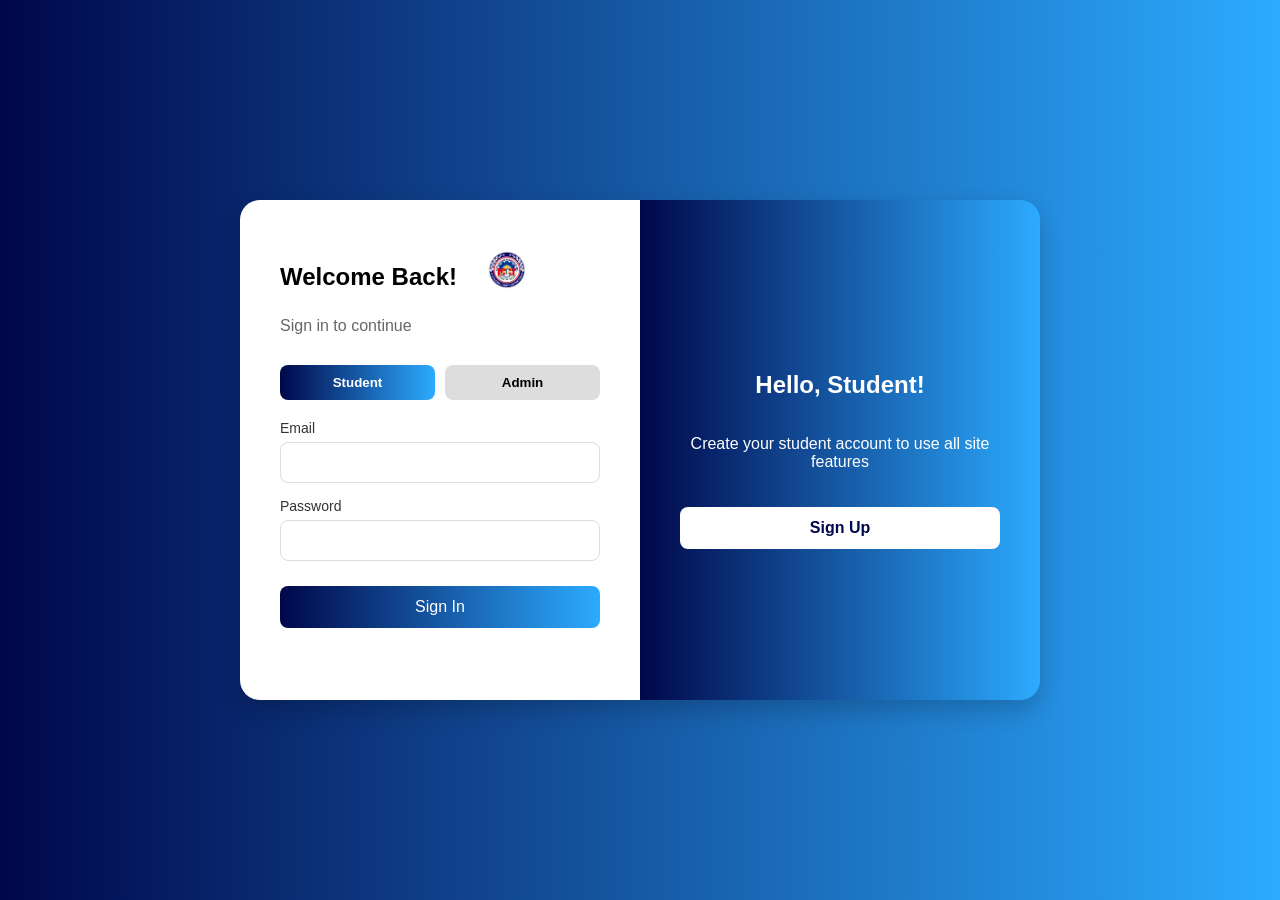
==== login.html @ 114bbd11 "Updated Project School Tour Website" ====
<!DOCTYPE html>
<html lang="en">
<head>
  <meta charset="UTF-8">
  <meta name="viewport" content="width=device-width, initial-scale=1.0">
  <title>ICCTutor Link - Login</title>
  <link rel="icon" type="image/x-icon" href="img/icct-colleges-rizal-philippines.webp">
  <link rel="stylesheet" href="login.css">
</head>
<body>
  <div class="login-container">
    <!-- Left Panel -->
    <div class="login-panel">
      <div class="container">
        <div class="item-1">
          <h2 class="h2">Welcome Back!</h2>
        </div>
        <div class="item-2">
          <img class="login-image" src="img/icct-colleges-rizal-philippines.webp" alt="ICCT Colleges">
        </div>
      </div>

      <p class="form-text">Sign in to continue</p>

      <!-- Role Switch -->
      <div class="role-switch">
        <button type="button" class="role-btn active" data-role="student">Student</button>
        <button type="button" class="role-btn" data-role="admin">Admin</button>
      </div>

      <!-- Login Form -->
      <form id="loginForm">
        <div class="input-group">
          <label for="email">Email</label>
          <input type="email" id="email" required>
        </div>

        <div class="input-group">
          <label for="password">Password</label>
          <input type="password" id="password" required>
        </div>

        <button type="submit" class="login-btn">Sign In</button>
      </form>

      <p id="message"></p>
    </div>

    <!-- admin login = Email: admin@icct.com Password: admin123 -->

    <!-- Right Panel -->
    <div class="signup-panel">
      <h2>Hello, Student!</h2>
      <p>Create your student account to use all site features</p>
      <button type="button" class="signup-btn" id="openSignupBtn">Sign Up</button>
    </div>
  </div>

  <!-- Signup Modal -->
  <div class="modal" id="signupModal">
    <div class="modal-content">
      <span class="close-btn" id="closeSignupBtn">&times;</span>
      <h2>Create Student Account</h2>
      <form id="signupForm">
        <div class="input-group">
          <label for="signupName">Full Name</label>
          <input type="text" id="signupName" required>
        </div>

        <div class="input-group">
          <label for="signupEmail">Email</label>
          <input type="email" id="signupEmail" required>
        </div>

        <div class="input-group">
          <label for="signupPassword">Password</label>
          <input type="password" id="signupPassword" required>
        </div>

        <div class="input-group">
          <label for="signupConfirmPassword">Confirm Password</label>
          <input type="password" id="signupConfirmPassword" required>
        </div>

        <button type="submit" class="login-btn">Create Account</button>
      </form>

      <p id="signupMessage"></p>
    </div>
  </div>

  <script src="app.js"></script>
</body>
</html>
---- login.css ----
/* General Layout */
@import url('[fonts.googleapis.com](https://fonts.googleapis.com/css2?family=Poppins:wght@300;400;500;600;700;800&display=swap)');

* {
  box-sizing: border-box;
}

body {
  margin: 0;
  font-family: "Poppins", sans-serif;
  background: #00074A;
background: -moz-linear-gradient(left, #00074A 0%, #2CABFF 100%, #2BAAFF 100%);
background: -webkit-linear-gradient(left, #00074A 0%, #2CABFF 100%, #2BAAFF 100%);
background: linear-gradient(to right, #00074A 0%, #2CABFF 100%, #2BAAFF 100%);
  display: flex;
  justify-content: center;
  align-items: center;
  height: 100vh;
}

/* Container */
.login-container {
  display: flex;
  width: 800px;
  max-width: 95%;
  min-height: 500px;
  border-radius: 20px;
  overflow: hidden;
  box-shadow: 0 10px 25px rgba(0,0,0,0.2);
}

/* Left Panel */
.login-panel {
  flex: 1;
  background: white;
  padding: 40px;
  display: flex;
  flex-direction: column;
  justify-content: center;
}

.login-panel h2 {
  margin-bottom: 10px;
}

.container {
  display: flex;
  align-items: center;
}

.h2 {
  display: flex;
  margin-right: 10px;
  align-items: center;
}

.form-text {
  display: inline-block;
  margin-bottom: 20px;
  color: #666;
}

.login-image {
  margin-left: 20px;
  width: 40px;
  height: 40px;
  border-radius: 50%;
}

.role-switch {
  display: flex;
  gap: 10px;
  margin: 10px 0 20px;
}

.role-btn {
  flex: 1;
  padding: 10px;
  border: none;
  border-radius: 8px;
  cursor: pointer;
  background: #ddd;
  transition: 0.3s;
  font-weight: 600;
}

.role-btn.active {
  background: #00074A;
background: -moz-linear-gradient(left, #00074A 0%, #2CABFF 100%, #2BAAFF 100%);
background: -webkit-linear-gradient(left, #00074A 0%, #2CABFF 100%, #2BAAFF 100%);
background: linear-gradient(to right, #00074A 0%, #2CABFF 100%, #2BAAFF 100%);
  color: white;
}

.role-btn:hover {
  background: #bbb;
}

.input-group {
  margin-bottom: 15px;
}

.input-group label {
  display: block;
  margin-bottom: 6px;
  font-size: 14px;
  color: #333;
}

.input-group input {
  width: 100%;
  padding: 12px;
  border: 1px solid #ddd;
  border-radius: 8px;
  outline: none;
}

.input-group input:focus {
  border-color: #00074A;
  box-shadow: 0 0 0 3px rgba(147, 51, 234, 0.15);
}

.login-btn {
  width: 100%;
  padding: 12px;
 background: #00074A;
background: -moz-linear-gradient(left, #00074A 0%, #2CABFF 100%, #2BAAFF 100%);
background: -webkit-linear-gradient(left, #00074A 0%, #2CABFF 100%, #2BAAFF 100%);
background: linear-gradient(to right, #00074A 0%, #2CABFF 100%, #2BAAFF 100%);
  border: none;
  border-radius: 8px;
  color: white;
  font-size: 16px;
  cursor: pointer;
  margin-top: 10px;
  transition: 0.3s;
}

.login-btn:hover {
  opacity: 0.95;
  transform: translateY(-1px);
}

/* Right Panel */
.signup-panel {
  flex: 1;
  background: #00074A;
background: -moz-linear-gradient(left, #00074A 0%, #2CABFF 100%, #2BAAFF 100%);
background: -webkit-linear-gradient(left, #00074A 0%, #2CABFF 100%, #2BAAFF 100%);
background: linear-gradient(to right, #00074A 0%, #2CABFF 100%, #2BAAFF 100%);
  color: white;
  padding: 40px;
  display: flex;
  flex-direction: column;
  justify-content: center;
  text-align: center;
}

.signup-btn {
  margin-top: 20px;
  padding: 12px;
  border: none;
  border-radius: 8px;
  background: white;
  color: #00074A;
  font-size: 16px;
  cursor: pointer;
  font-weight: 600;
}

#message,
#signupMessage {
  margin-top: 15px;
  font-size: 14px;
  font-weight: 600;
}

.success {
  color: #16a34a;
}

.error {
  color: #dc2626;
}

/* Modal */
.modal {
  display: none;
  position: fixed;
  inset: 0;
  background: rgba(0, 0, 0, 0.45);
  justify-content: center;
  align-items: center;
  z-index: 999;
}

.modal.show {
  display: flex;
}

.modal-content {
  background: white;
  width: 420px;
  max-width: 92%;
  padding: 30px;
  border-radius: 18px;
  position: relative;
  box-shadow: 0 15px 35px rgba(0,0,0,0.2);
}

.modal-content h2 {
  margin-top: 0;
  color:black;
}

.close-btn {
  position: absolute;
  top: 12px;
  right: 16px;
  font-size: 24px;
  cursor: pointer;
  color: #555;
}

@media (max-width: 768px) {
  body {
    height: auto;
    min-height: 100vh;
    padding: 20px;
  }

  .login-container {
    flex-direction: column;
    width: 100%;
  }

  .signup-panel {
    min-height: 220px;
  }
}
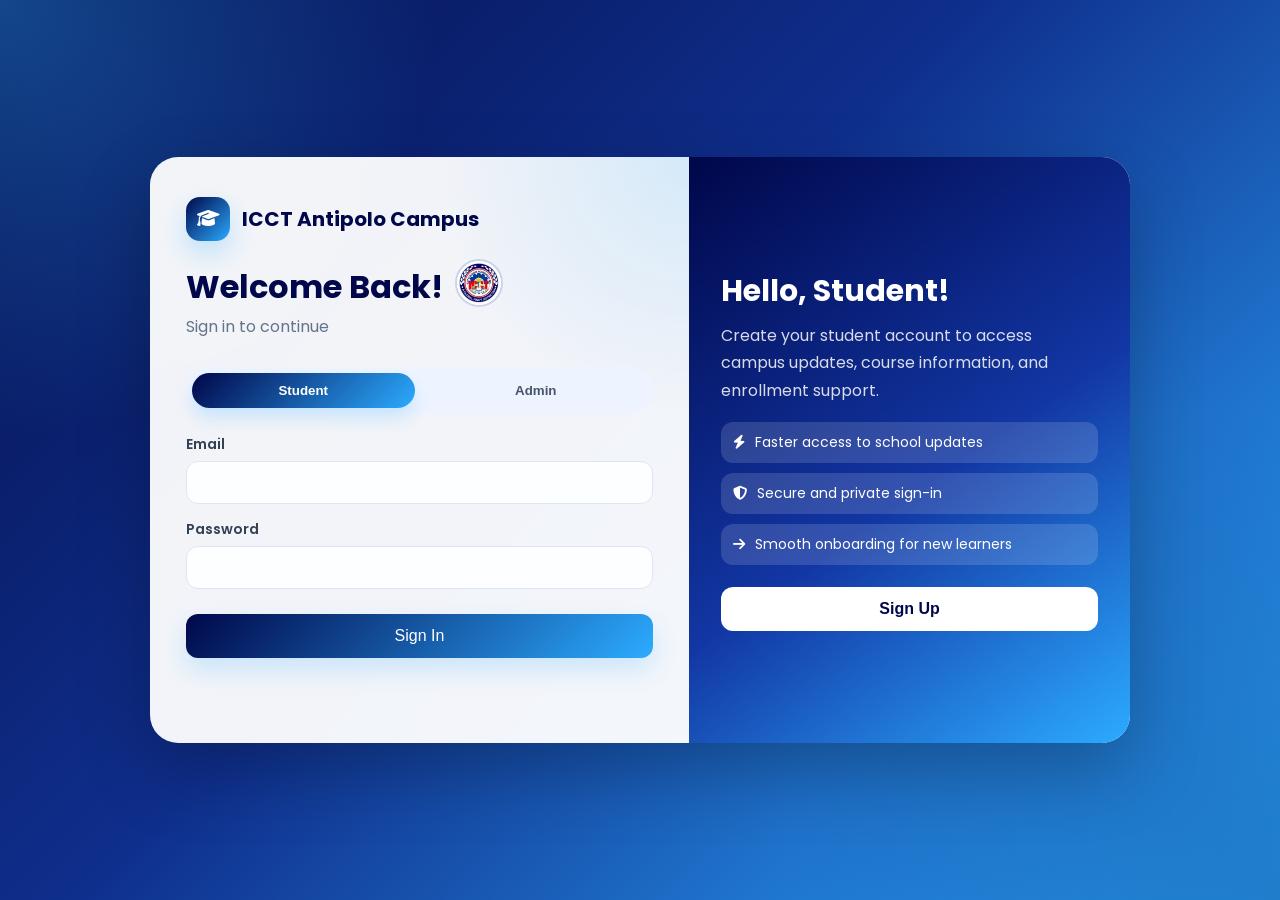
==== commit 49d9c957: "better ui" ====
--- a/login.html
+++ b/login.html
@@ -3,14 +3,20 @@
 <head>
   <meta charset="UTF-8">
   <meta name="viewport" content="width=device-width, initial-scale=1.0">
-  <title>ICCTutor Link - Login</title>
+  <title>ICCT Antipolo Campus Tour</title>
   <link rel="icon" type="image/x-icon" href="img/icct-colleges-rizal-philippines.webp">
+  <link rel="stylesheet" href="https://cdnjs.cloudflare.com/ajax/libs/font-awesome/6.4.0/css/all.min.css">
   <link rel="stylesheet" href="login.css">
 </head>
 <body>
   <div class="login-container">
     <!-- Left Panel -->
     <div class="login-panel">
+      <div class="brand-row">
+        <div class="brand-mark"><i class="fas fa-graduation-cap"></i></div>
+        <h2>ICCT Antipolo Campus</h2>
+      </div>
+
       <div class="container">
         <div class="item-1">
           <h2 class="h2">Welcome Back!</h2>
@@ -51,7 +57,12 @@
     <!-- Right Panel -->
     <div class="signup-panel">
       <h2>Hello, Student!</h2>
-      <p>Create your student account to use all site features</p>
+      <p>Create your student account to access campus updates, course information, and enrollment support.</p>
+      <ul class="feature-list">
+        <li><i class="fas fa-bolt"></i> Faster access to school updates</li>
+        <li><i class="fas fa-shield-alt"></i> Secure and private sign-in</li>
+        <li><i class="fas fa-arrow-right"></i> Smooth onboarding for new learners</li>
+      </ul>
       <button type="button" class="signup-btn" id="openSignupBtn">Sign Up</button>
     </div>
   </div>
--- a/login.css
+++ b/login.css
@@ -1,5 +1,13 @@
-/* General Layout */
-@import url('[fonts.googleapis.com](https://fonts.googleapis.com/css2?family=Poppins:wght@300;400;500;600;700;800&display=swap)');
+@import url('https://fonts.googleapis.com/css2?family=Poppins:wght@300;400;500;600;700;800&display=swap');
+
+:root {
+  --primary-dark: #00074A;
+  --primary: #1236a3;
+  --accent: #2CABFF;
+  --surface: rgba(255, 255, 255, 0.95);
+  --text-dark: #0f172a;
+  --text-muted: #64748b;
+}
 
 * {
   box-sizing: border-box;
@@ -8,169 +16,243 @@
 body {
   margin: 0;
   font-family: "Poppins", sans-serif;
-  background: #00074A;
-background: -moz-linear-gradient(left, #00074A 0%, #2CABFF 100%, #2BAAFF 100%);
-background: -webkit-linear-gradient(left, #00074A 0%, #2CABFF 100%, #2BAAFF 100%);
-background: linear-gradient(to right, #00074A 0%, #2CABFF 100%, #2BAAFF 100%);
+  min-height: 100vh;
   display: flex;
   justify-content: center;
   align-items: center;
-  height: 100vh;
-}
-
-/* Container */
+  padding: 24px;
+  background:
+    radial-gradient(circle at top left, rgba(44, 171, 255, 0.35), transparent 28%),
+    radial-gradient(circle at bottom right, rgba(0, 7, 74, 0.28), transparent 32%),
+    linear-gradient(135deg, #06104d 0%, #0f2f8d 45%, #2cabff 100%);
+  color: var(--text-dark);
+}
+
 .login-container {
-  display: flex;
-  width: 800px;
-  max-width: 95%;
-  min-height: 500px;
-  border-radius: 20px;
+  width: min(980px, 100%);
+  min-height: 560px;
+  display: grid;
+  grid-template-columns: 1.1fr 0.9fr;
+  background: var(--surface);
+  border-radius: 28px;
   overflow: hidden;
-  box-shadow: 0 10px 25px rgba(0,0,0,0.2);
-}
-
-/* Left Panel */
+  box-shadow: 0 28px 70px rgba(0, 0, 0, 0.25);
+  backdrop-filter: blur(16px);
+}
+
 .login-panel {
-  flex: 1;
-  background: white;
-  padding: 40px;
+  padding: 40px 36px;
   display: flex;
   flex-direction: column;
   justify-content: center;
-}
-
-.login-panel h2 {
-  margin-bottom: 10px;
+  position: relative;
+}
+
+.login-panel::before {
+  content: "";
+  position: absolute;
+  inset: 0;
+  background: radial-gradient(circle at top right, rgba(44, 171, 255, 0.14), transparent 32%);
+  pointer-events: none;
+}
+
+.brand-row {
+  display: flex;
+  align-items: center;
+  gap: 12px;
+  margin-bottom: 18px;
+  position: relative;
+  z-index: 1;
+}
+
+.brand-mark {
+  width: 44px;
+  height: 44px;
+  display: grid;
+  place-items: center;
+  border-radius: 14px;
+  background: linear-gradient(135deg, var(--primary-dark), var(--accent));
+  color: white;
+  font-size: 18px;
+  box-shadow: 0 12px 24px rgba(44, 171, 255, 0.25);
+}
+
+.brand-row h2 {
+  margin: 0;
+  font-size: 20px;
+  color: var(--primary-dark);
 }
 
 .container {
   display: flex;
   align-items: center;
+  gap: 12px;
+  position: relative;
+  z-index: 1;
 }
 
 .h2 {
-  display: flex;
-  margin-right: 10px;
-  align-items: center;
+  margin: 0;
+  font-size: 32px;
+  color: var(--primary-dark);
 }
 
 .form-text {
-  display: inline-block;
-  margin-bottom: 20px;
-  color: #666;
+  margin: 0 0 18px;
+  color: var(--text-muted);
+  position: relative;
+  z-index: 1;
 }
 
 .login-image {
-  margin-left: 20px;
-  width: 40px;
-  height: 40px;
+  width: 48px;
+  height: 48px;
   border-radius: 50%;
+  border: 2px solid rgba(18, 54, 163, 0.16);
+  object-fit: cover;
 }
 
 .role-switch {
   display: flex;
   gap: 10px;
   margin: 10px 0 20px;
+  padding: 6px;
+  border-radius: 999px;
+  background: #eef4ff;
+  position: relative;
+  z-index: 1;
 }
 
 .role-btn {
   flex: 1;
-  padding: 10px;
+  padding: 10px 12px;
   border: none;
-  border-radius: 8px;
+  border-radius: 999px;
   cursor: pointer;
-  background: #ddd;
-  transition: 0.3s;
+  background: transparent;
+  color: #475569;
+  transition: 0.25s ease;
   font-weight: 600;
 }
 
 .role-btn.active {
-  background: #00074A;
-background: -moz-linear-gradient(left, #00074A 0%, #2CABFF 100%, #2BAAFF 100%);
-background: -webkit-linear-gradient(left, #00074A 0%, #2CABFF 100%, #2BAAFF 100%);
-background: linear-gradient(to right, #00074A 0%, #2CABFF 100%, #2BAAFF 100%);
+  background: linear-gradient(135deg, var(--primary-dark), var(--accent));
   color: white;
+  box-shadow: 0 10px 18px rgba(44, 171, 255, 0.2);
 }
 
 .role-btn:hover {
-  background: #bbb;
+  background: rgba(18, 54, 163, 0.08);
 }
 
 .input-group {
   margin-bottom: 15px;
+  position: relative;
+  z-index: 1;
 }
 
 .input-group label {
   display: block;
   margin-bottom: 6px;
   font-size: 14px;
-  color: #333;
+  color: #334155;
+  font-weight: 600;
 }
 
 .input-group input {
   width: 100%;
-  padding: 12px;
-  border: 1px solid #ddd;
-  border-radius: 8px;
+  padding: 13px 14px;
+  border: 1px solid #dbe6f2;
+  border-radius: 12px;
   outline: none;
+  background: #fcfeff;
+  transition: 0.2s ease;
 }
 
 .input-group input:focus {
-  border-color: #00074A;
-  box-shadow: 0 0 0 3px rgba(147, 51, 234, 0.15);
+  border-color: var(--accent);
+  box-shadow: 0 0 0 4px rgba(44, 171, 255, 0.14);
 }
 
 .login-btn {
   width: 100%;
-  padding: 12px;
- background: #00074A;
-background: -moz-linear-gradient(left, #00074A 0%, #2CABFF 100%, #2BAAFF 100%);
-background: -webkit-linear-gradient(left, #00074A 0%, #2CABFF 100%, #2BAAFF 100%);
-background: linear-gradient(to right, #00074A 0%, #2CABFF 100%, #2BAAFF 100%);
+  padding: 13px 14px;
   border: none;
-  border-radius: 8px;
+  border-radius: 12px;
   color: white;
   font-size: 16px;
   cursor: pointer;
   margin-top: 10px;
-  transition: 0.3s;
+  transition: 0.25s ease;
+  background: linear-gradient(135deg, var(--primary-dark), var(--accent));
+  box-shadow: 0 12px 24px rgba(44, 171, 255, 0.2);
 }
 
 .login-btn:hover {
-  opacity: 0.95;
-  transform: translateY(-1px);
-}
-
-/* Right Panel */
+  transform: translateY(-2px);
+  box-shadow: 0 16px 26px rgba(44, 171, 255, 0.24);
+}
+
 .signup-panel {
-  flex: 1;
-  background: #00074A;
-background: -moz-linear-gradient(left, #00074A 0%, #2CABFF 100%, #2BAAFF 100%);
-background: -webkit-linear-gradient(left, #00074A 0%, #2CABFF 100%, #2BAAFF 100%);
-background: linear-gradient(to right, #00074A 0%, #2CABFF 100%, #2BAAFF 100%);
+  background: linear-gradient(145deg, #00074A 0%, #1236a3 55%, #2CABFF 100%);
   color: white;
-  padding: 40px;
+  padding: 40px 32px;
   display: flex;
   flex-direction: column;
   justify-content: center;
-  text-align: center;
+  text-align: left;
+}
+
+.signup-panel h2 {
+  margin: 0 0 8px;
+  font-size: 30px;
+}
+
+.signup-panel p {
+  margin: 0;
+  color: rgba(255, 255, 255, 0.84);
+  line-height: 1.7;
+}
+
+.feature-list {
+  list-style: none;
+  padding: 0;
+  margin: 18px 0 0;
+  display: grid;
+  gap: 10px;
+}
+
+.feature-list li {
+  display: flex;
+  align-items: center;
+  gap: 10px;
+  background: rgba(255, 255, 255, 0.14);
+  padding: 10px 12px;
+  border-radius: 12px;
+  font-size: 14px;
 }
 
 .signup-btn {
-  margin-top: 20px;
-  padding: 12px;
+  margin-top: 22px;
+  padding: 13px 14px;
   border: none;
-  border-radius: 8px;
+  border-radius: 12px;
   background: white;
-  color: #00074A;
+  color: var(--primary-dark);
   font-size: 16px;
   cursor: pointer;
-  font-weight: 600;
+  font-weight: 700;
+  transition: 0.25s ease;
+}
+
+.signup-btn:hover {
+  transform: translateY(-2px);
 }
 
 #message,
 #signupMessage {
-  margin-top: 15px;
+  min-height: 1.2em;
+  margin-top: 14px;
   font-size: 14px;
   font-weight: 600;
 }
@@ -183,14 +265,14 @@
   color: #dc2626;
 }
 
-/* Modal */
 .modal {
   display: none;
   position: fixed;
   inset: 0;
-  background: rgba(0, 0, 0, 0.45);
+  background: rgba(2, 8, 23, 0.6);
   justify-content: center;
   align-items: center;
+  padding: 20px;
   z-index: 999;
 }
 
@@ -200,17 +282,16 @@
 
 .modal-content {
   background: white;
-  width: 420px;
-  max-width: 92%;
+  width: min(460px, 100%);
   padding: 30px;
-  border-radius: 18px;
-  position: relative;
-  box-shadow: 0 15px 35px rgba(0,0,0,0.2);
+  border-radius: 24px;
+  position: relative;
+  box-shadow: 0 20px 50px rgba(0, 0, 0, 0.24);
 }
 
 .modal-content h2 {
   margin-top: 0;
-  color:black;
+  color: var(--primary-dark);
 }
 
 .close-btn {
@@ -219,22 +300,24 @@
   right: 16px;
   font-size: 24px;
   cursor: pointer;
-  color: #555;
+  color: #64748b;
 }
 
 @media (max-width: 768px) {
   body {
-    height: auto;
-    min-height: 100vh;
-    padding: 20px;
+    padding: 16px;
   }
 
   .login-container {
-    flex-direction: column;
-    width: 100%;
+    grid-template-columns: 1fr;
   }
 
   .signup-panel {
-    min-height: 220px;
+    min-height: 230px;
+    order: -1;
   }
-}
+
+  .login-panel {
+    padding: 28px 20px 32px;
+  }
+}
